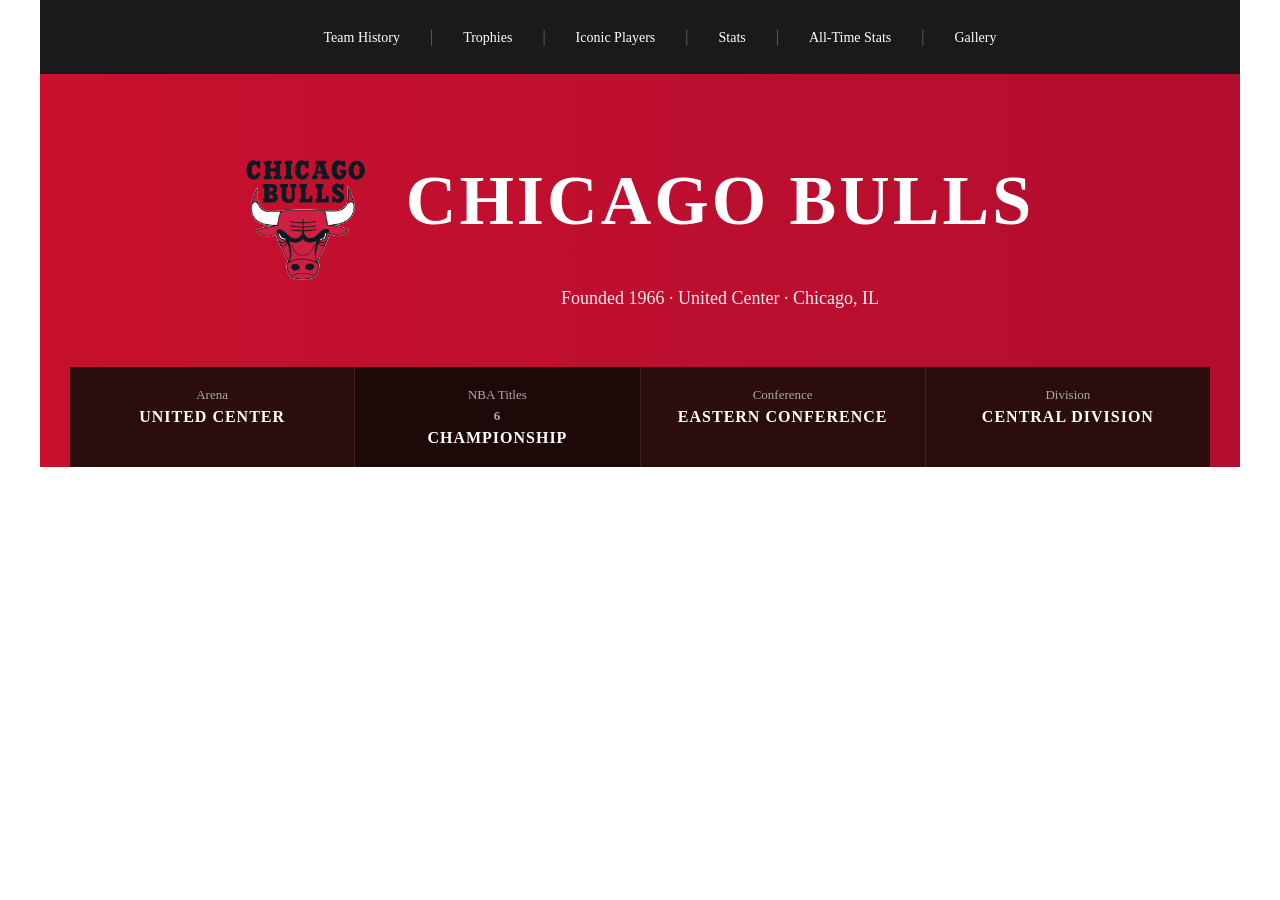
==== NBA-Web-main/chicago.html @ 72fb6032 "chicago" ====
<!DOCTYPE html>
<html lang="cs">
<head>
  <meta charset="UTF-8">
  <title>Chicago Bulls</title>
  <link rel="stylesheet" href="chicago.css">
</head>

<nav class="navbar">
  <ul>
    <li><a href="#">Team History</a></li>
    <li><a href="#">Trophies</a></li>
    <li><a href="#">Iconic Players</a></li>
    <li><a href="#">Stats</a></li>
    <li><a href="#">All-Time Stats</a></li>
    <li><a href="#">Gallery</a></li>
  </ul>
</nav>

<header class="hero">

  <div class="hero-top">
    <img src="images/teams/bulls.png" class="logo">

    <div class="hero-text">
      <h1>CHICAGO BULLS</h1>
      <p>Founded 1966 · United Center · Chicago, IL</p>
    </div>
  </div>

  <div class="info-bar">
    <div>
      <span>Arena</span>
      <strong>UNITED CENTER</strong>
    </div>

    <div class="highlight">
      <span>NBA Titles</span>
      <strong><span class="number">6</span> CHAMPIONSHIP</strong>
    </div>

    <div>
      <span>Conference</span>
      <strong>EASTERN CONFERENCE</strong>
    </div>

    <div>
      <span>Division</span>
      <strong>CENTRAL DIVISION</strong>
    </div>
  </div>

</header>
---- NBA-Web-main/chicago.css ----
body {
  max-width: 1200px;
  margin: auto;
}

/* wrapper jen pro obsah */
.container {
  max-width: 1200px;
  margin: auto;
}


.navbar {
  background: #1a1a1a;
  padding: 12px 0;
}

.navbar ul {
  display: flex;
  justify-content: center;
  gap: 30px;
  list-style: none;
}

.navbar a {
  color: white;
  text-decoration: none;
  font-size: 14px;
  position: relative;
}

/* oddělovací čáry */
.navbar li:not(:last-child)::after {
  content: "|";
  color: #666;
  margin-left: 30px;
}

/* hover efekt */
.navbar a:hover {
  color: #c8102e;
}



/* HERO */
.hero {
  background: linear-gradient(to right, #c8102e, #b30d2f);
  color: white;
  padding: 40px 30px 0 30px;
}

/* TOP část */
.hero-top {
  display: flex;
  align-items: center;
  justify-content: center;
  gap: 40px;
}

.logo {
  width: 120px;
}

.hero-text {
  text-align: center;
}

.hero h1 {
  font-size: 70px;
  font-weight: 900;
  letter-spacing: 3px;
}

.hero p {
  margin-top: 10px;
  font-size: 18px;
  color: #eee;
}

/* INFO BAR */
.info-bar {
  margin-top: 40px;
  display: flex;
  background: #2b0d0d;
}

.info-bar div {
  flex: 1;
  text-align: center;
  padding: 20px;
  border-right: 1px solid rgba(255,255,255,0.1);
}

.info-bar div:last-child {
  border-right: none;
}

.info-bar span {
  display: block;
  font-size: 13px;
  color: #aaa;
  margin-bottom: 5px;
}

.info-bar strong {
  font-size: 16px;
  letter-spacing: 1px;
}

/* zvýrazněný prostřední box */
.highlight {
  background: rgba(0,0,0,0.3);
}

/* číslo 6 */
.number {
  color: #ffd700;
  font-size: 28px;
  font-weight: bold;
}
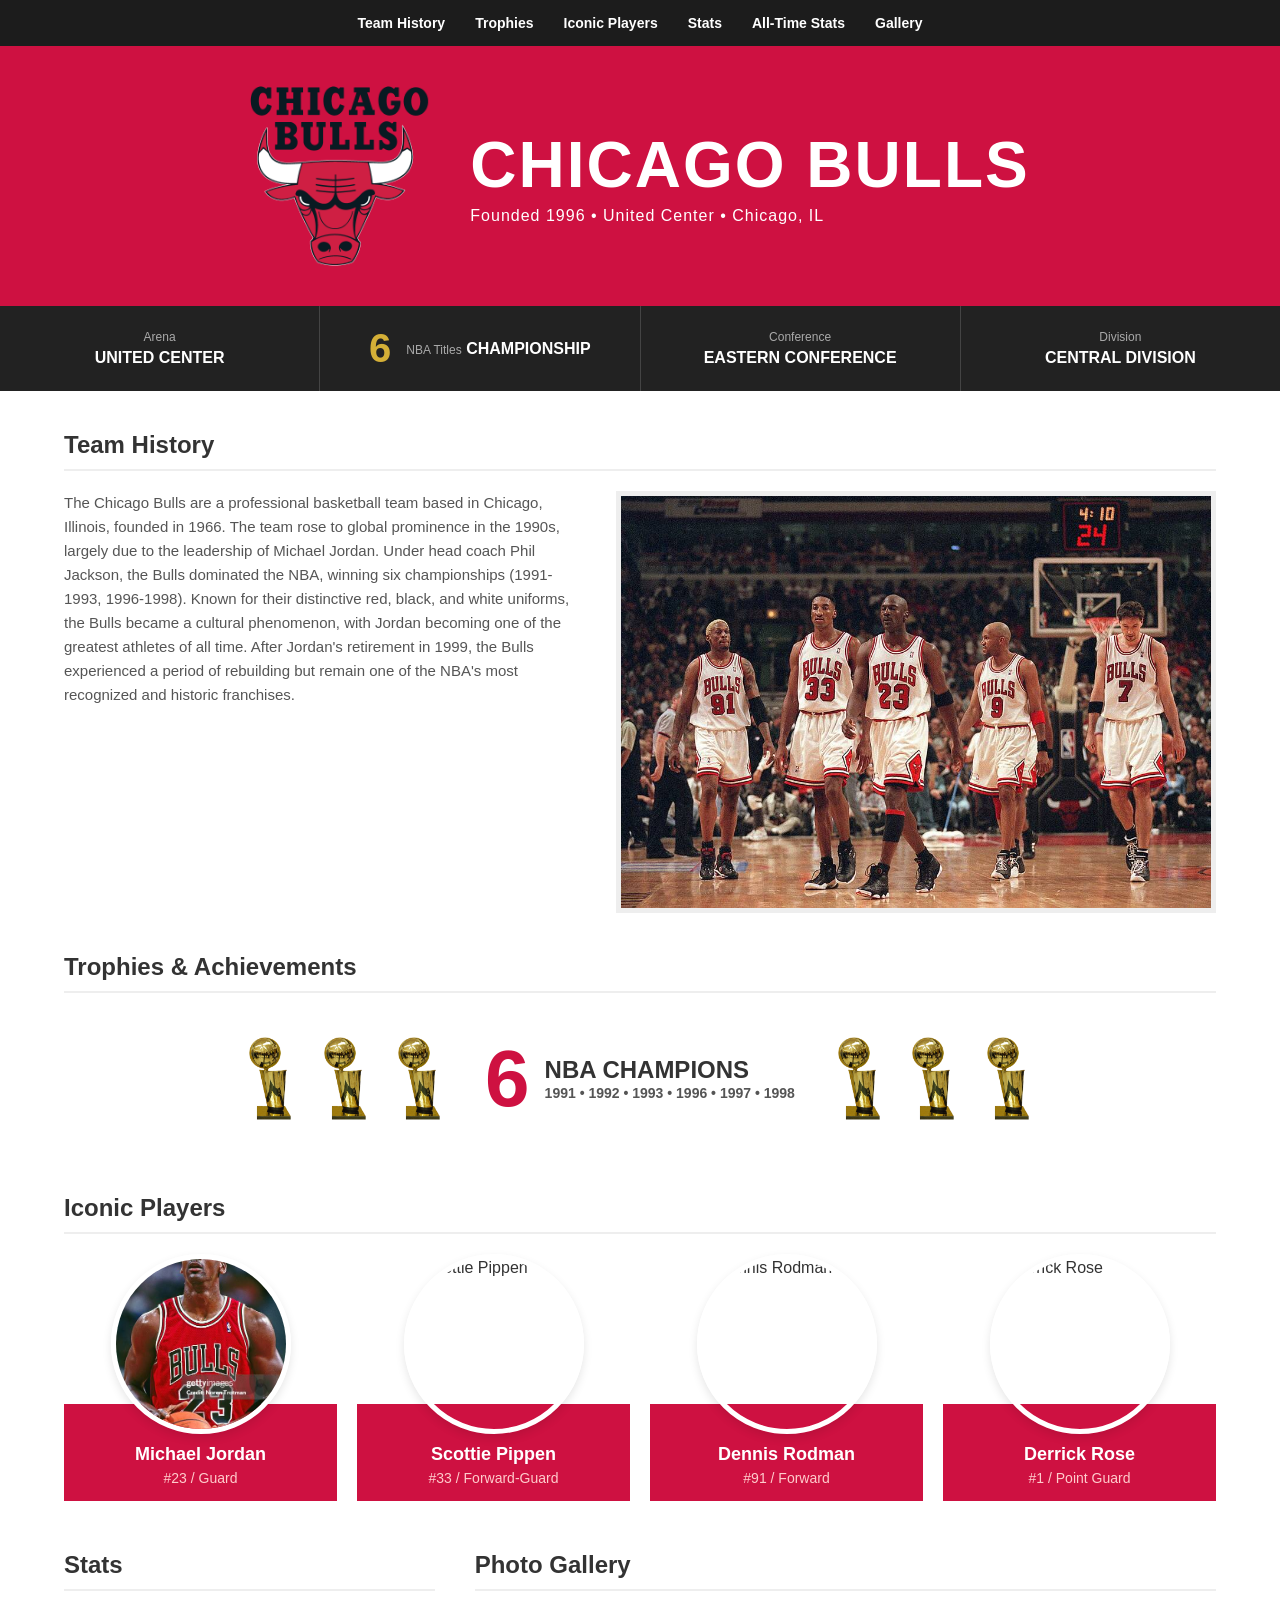
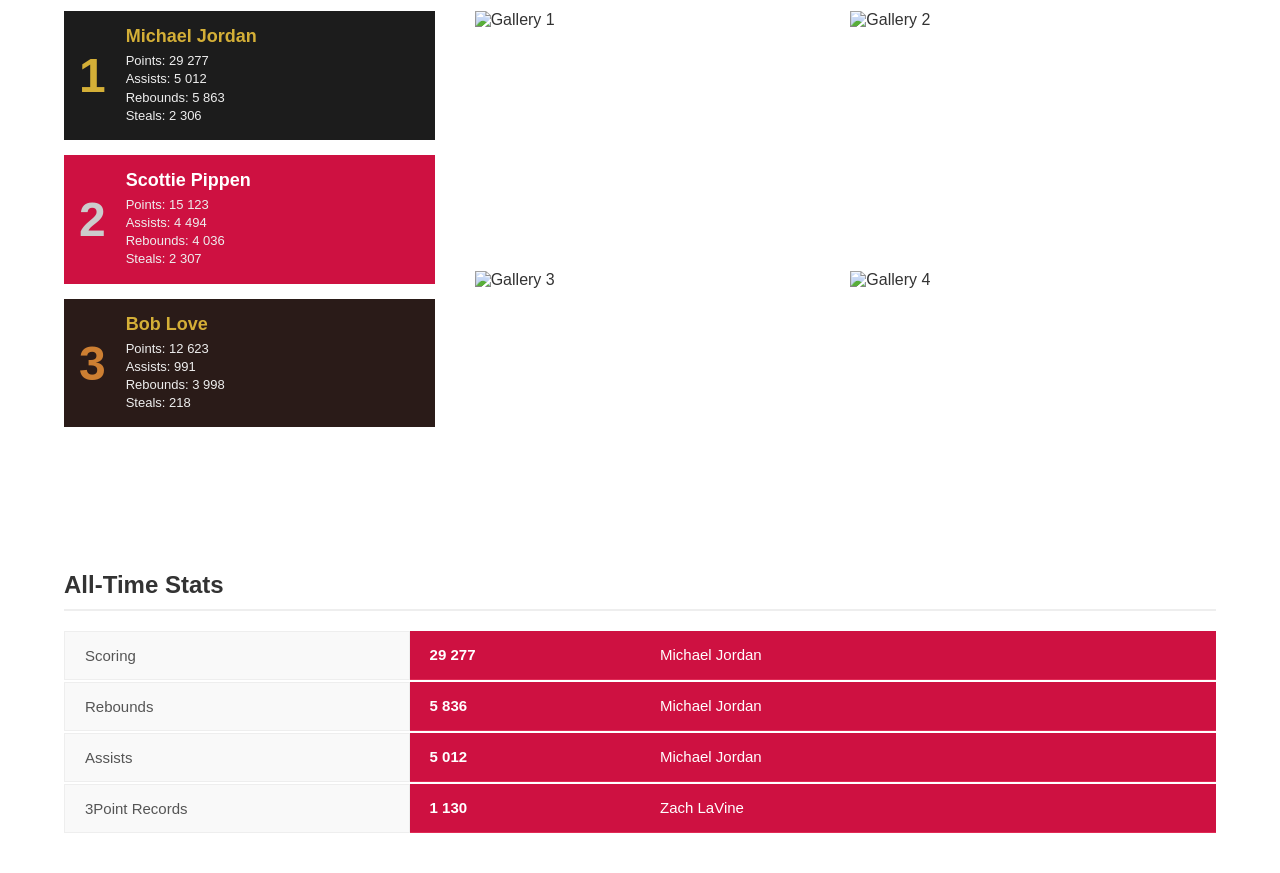
==== commit 7b92cfe1: "update_01" ====
--- a/NBA-Web-main/chicago.html
+++ b/NBA-Web-main/chicago.html
@@ -1,53 +1,188 @@
 <!DOCTYPE html>
 <html lang="cs">
 <head>
-  <meta charset="UTF-8">
-  <title>Chicago Bulls</title>
-  <link rel="stylesheet" href="chicago.css">
+    <meta charset="UTF-8">
+    <meta name="viewport" content="width=device-width, initial-scale=1.0">
+    <title>Chicago Bulls</title>
+    <link rel="stylesheet" href="chicago.css">
 </head>
+<body>
 
-<nav class="navbar">
-  <ul>
-    <li><a href="#">Team History</a></li>
-    <li><a href="#">Trophies</a></li>
-    <li><a href="#">Iconic Players</a></li>
-    <li><a href="#">Stats</a></li>
-    <li><a href="#">All-Time Stats</a></li>
-    <li><a href="#">Gallery</a></li>
-  </ul>
-</nav>
+<div class="main-wrapper">
+    <nav class="top-nav">
+        <a href="#">Team History</a>
+        <a href="#">Trophies</a>
+        <a href="#">Iconic Players</a>
+        <a href="#">Stats</a>
+        <a href="#">All-Time Stats</a>
+        <a href="#">Gallery</a>
+    </nav>
 
-<header class="hero">
+    <header class="hero">
+        <img src="images/teams/bulls.png" alt="Bulls Logo" class="logo">
+        <div class="hero-text">
+            <h1>CHICAGO BULLS</h1>
+            <p>Founded 1996 • United Center • Chicago, IL</p>
+        </div>
+    </header>
 
-  <div class="hero-top">
-    <img src="images/teams/bulls.png" class="logo">
-
-    <div class="hero-text">
-      <h1>CHICAGO BULLS</h1>
-      <p>Founded 1966 · United Center · Chicago, IL</p>
-    </div>
-  </div>
-
-  <div class="info-bar">
-    <div>
-      <span>Arena</span>
-      <strong>UNITED CENTER</strong>
+    <div class="info-bar">
+        <div class="info-item">
+            <span class="label">Arena</span>
+            <span class="value">UNITED CENTER</span>
+        </div>
+        <div class="info-item highlight">
+            <span class="number">6</span>
+            <div>
+                <span class="label">NBA Titles</span>
+                <span class="value">CHAMPIONSHIP</span>
+            </div>
+        </div>
+        <div class="info-item">
+            <span class="label">Conference</span>
+            <span class="value">EASTERN CONFERENCE</span>
+        </div>
+        <div class="info-item">
+            <span class="label">Division</span>
+            <span class="value">CENTRAL DIVISION</span>
+        </div>
     </div>
 
-    <div class="highlight">
-      <span>NBA Titles</span>
-      <strong><span class="number">6</span> CHAMPIONSHIP</strong>
-    </div>
+    <main class="container">
+        
+        <section class="history-section">
+            <h2>Team History</h2>
+            <div class="history-content">
+                <p>The Chicago Bulls are a professional basketball team based in Chicago, Illinois, founded in 1966. The team rose to global prominence in the 1990s, largely due to the leadership of Michael Jordan. Under head coach Phil Jackson, the Bulls dominated the NBA, winning six championships (1991-1993, 1996-1998). Known for their distinctive red, black, and white uniforms, the Bulls became a cultural phenomenon, with Jordan becoming one of the greatest athletes of all time. After Jordan's retirement in 1999, the Bulls experienced a period of rebuilding but remain one of the NBA's most recognized and historic franchises.</p>
+                <img src="images/gallery/chicago-history.jpg" alt="Team History">
+            </div>
+        </section>
 
-    <div>
-      <span>Conference</span>
-      <strong>EASTERN CONFERENCE</strong>
-    </div>
+        <section class="trophies-section">
+            <h2>Trophies & Achievements</h2>
+            <div class="trophies-content">
+                <div class="trophy-group">
+                    <img src="images/NBA_Trophy.webp" alt="Trophy">
+                    <img src="images/NBA_Trophy.webp" alt="Trophy">
+                    <img src="images/NBA_Trophy.webp" alt="Trophy">
+                </div>
+                <div class="trophy-text">
+                    <span class="number">6</span>
+                    <div class="text">
+                        <strong>NBA CHAMPIONS</strong>
+                        <span>1991 • 1992 • 1993 • 1996 • 1997 • 1998</span>
+                    </div>
+                </div>
+                <div class="trophy-group">
+                    <img src="images/NBA_Trophy.webp" alt="Trophy">
+                    <img src="images/NBA_Trophy.webp" alt="Trophy">
+                    <img src="images/NBA_Trophy.webp" alt="Trophy">
+                </div>
+            </div>
+        </section>
 
-    <div>
-      <span>Division</span>
-      <strong>CENTRAL DIVISION</strong>
-    </div>
-  </div>
+        <section class="players-section">
+            <h2>Iconic Players</h2>
+            <div class="players-grid">
+                <div class="player-card">
+                    <img src="images/players/jordan.jpg" alt="Michael Jordan">
+                    <div class="player-info">
+                        <h3>Michael Jordan</h3>
+                        <p>#23 / Guard</p>
+                    </div>
+                </div>
+                <div class="player-card">
+                    <img src="https://via.placeholder.com/180x180/333/fff?text=SP" alt="Scottie Pippen">
+                    <div class="player-info">
+                        <h3>Scottie Pippen</h3>
+                        <p>#33 / Forward-Guard</p>
+                    </div>
+                </div>
+                <div class="player-card">
+                    <img src="https://via.placeholder.com/180x180/333/fff?text=DR" alt="Dennis Rodman">
+                    <div class="player-info">
+                        <h3>Dennis Rodman</h3>
+                        <p>#91 / Forward</p>
+                    </div>
+                </div>
+                <div class="player-card">
+                    <img src="https://via.placeholder.com/180x180/333/fff?text=DRo" alt="Derrick Rose">
+                    <div class="player-info">
+                        <h3>Derrick Rose</h3>
+                        <p>#1 / Point Guard</p>
+                    </div>
+                </div>
+            </div>
+        </section>
 
-</header>+        <div class="stats-gallery-layout">
+            <section class="stats-section">
+                <h2>Stats</h2>
+                
+                <div class="stat-card bg-black">
+                    <div class="rank">1</div>
+                    <div class="details">
+                        <h4>Michael Jordan</h4>
+                        <p>Points: 29 277<br>Assists: 5 012<br>Rebounds: 5 863<br>Steals: 2 306</p>
+                    </div>
+                </div>
+
+                <div class="stat-card bg-red">
+                    <div class="rank">2</div>
+                    <div class="details">
+                        <h4>Scottie Pippen</h4>
+                        <p>Points: 15 123<br>Assists: 4 494<br>Rebounds: 4 036<br>Steals: 2 307</p>
+                    </div>
+                </div>
+
+                <div class="stat-card bg-darkbrown">
+                    <div class="rank">3</div>
+                    <div class="details">
+                        <h4>Bob Love</h4>
+                        <p>Points: 12 623<br>Assists: 991<br>Rebounds: 3 998<br>Steals: 218</p>
+                    </div>
+                </div>
+            </section>
+
+            <section class="gallery-section">
+                <h2>Photo Gallery</h2>
+                <div class="gallery-grid">
+                    <img src="https://via.placeholder.com/600x400/666/fff?text=Gallery+1" alt="Gallery 1">
+                    <img src="https://via.placeholder.com/600x400/777/fff?text=Gallery+2" alt="Gallery 2">
+                    <img src="https://via.placeholder.com/600x400/888/fff?text=Gallery+3" alt="Gallery 3">
+                    <img src="https://via.placeholder.com/600x400/999/fff?text=Gallery+4" alt="Gallery 4">
+                </div>
+            </section>
+        </div>
+
+        <section class="all-time-section">
+            <h2>All-Time Stats</h2>
+            <div class="all-time-table">
+                <div class="all-time-row">
+                    <div class="col-name">Scoring</div>
+                    <div class="col-value">29 277</div>
+                    <div class="col-player">Michael Jordan</div>
+                </div>
+                <div class="all-time-row">
+                    <div class="col-name">Rebounds</div>
+                    <div class="col-value">5 836</div>
+                    <div class="col-player">Michael Jordan</div>
+                </div>
+                <div class="all-time-row">
+                    <div class="col-name">Assists</div>
+                    <div class="col-value">5 012</div>
+                    <div class="col-player">Michael Jordan</div>
+                </div>
+                <div class="all-time-row">
+                    <div class="col-name">3Point Records</div>
+                    <div class="col-value">1 130</div>
+                    <div class="col-player">Zach LaVine</div>
+                </div>
+            </div>
+        </section>
+
+    </main>
+</div>
+
+</body>
+</html>
--- a/NBA-Web-main/chicago.css
+++ b/NBA-Web-main/chicago.css
@@ -1,121 +1,337 @@
-body {
-  max-width: 1200px;
-  margin: auto;
-}
-
-/* wrapper jen pro obsah */
-.container {
-  max-width: 1200px;
-  margin: auto;
-}
-
-
-.navbar {
-  background: #1a1a1a;
-  padding: 12px 0;
-}
-
-.navbar ul {
-  display: flex;
-  justify-content: center;
-  gap: 30px;
-  list-style: none;
-}
-
-.navbar a {
-  color: white;
-  text-decoration: none;
-  font-size: 14px;
-  position: relative;
-}
-
-/* oddělovací čáry */
-.navbar li:not(:last-child)::after {
-  content: "|";
-  color: #666;
-  margin-left: 30px;
-}
-
-/* hover efekt */
-.navbar a:hover {
-  color: #c8102e;
-}
-
-
-
-/* HERO */
-.hero {
-  background: linear-gradient(to right, #c8102e, #b30d2f);
-  color: white;
-  padding: 40px 30px 0 30px;
-}
-
-/* TOP část */
-.hero-top {
-  display: flex;
-  align-items: center;
-  justify-content: center;
-  gap: 40px;
-}
-
-.logo {
-  width: 120px;
-}
-
-.hero-text {
-  text-align: center;
-}
-
-.hero h1 {
-  font-size: 70px;
-  font-weight: 900;
-  letter-spacing: 3px;
-}
-
-.hero p {
-  margin-top: 10px;
-  font-size: 18px;
-  color: #eee;
-}
-
-/* INFO BAR */
-.info-bar {
-  margin-top: 40px;
-  display: flex;
-  background: #2b0d0d;
-}
-
-.info-bar div {
-  flex: 1;
-  text-align: center;
-  padding: 20px;
-  border-right: 1px solid rgba(255,255,255,0.1);
-}
-
-.info-bar div:last-child {
-  border-right: none;
-}
-
-.info-bar span {
-  display: block;
-  font-size: 13px;
-  color: #aaa;
-  margin-bottom: 5px;
-}
-
-.info-bar strong {
-  font-size: 16px;
-  letter-spacing: 1px;
-}
-
-/* zvýrazněný prostřední box */
-.highlight {
-  background: rgba(0,0,0,0.3);
-}
-
-/* číslo 6 */
-.number {
-  color: #ffd700;
-  font-size: 28px;
-  font-weight: bold;
-}+* {
+            margin: 0;
+            padding: 0;
+            box-sizing: border-box;
+            font-family: 'Segoe UI', Tahoma, Geneva, Verdana, sans-serif;
+        }
+
+        body {
+            background-color: #fff; /* Změněno na bílou, protože obsah je teď přes celou šířku */
+            color: #333;
+        }
+
+        /* TADY PROBĚHLA HLAVNÍ ZMĚNA: odstraněno max-width a centrování */
+        .main-wrapper {
+            width: 100%; 
+            background-color: #fff;
+        }
+
+        /* --- Horní navigace --- */
+        .top-nav {
+            background-color: #1c1c1c;
+            padding: 15px 0;
+            display: flex;
+            justify-content: center;
+            gap: 30px;
+        }
+
+        .top-nav a {
+            color: #fff;
+            text-decoration: none;
+            font-size: 14px;
+            font-weight: 600;
+            text-transform: capitalize;
+        }
+
+        .top-nav a:hover {
+            color: #ce1141;
+        }
+
+        /* --- Hero Sekce (Hlavička) --- */
+        .hero {
+            background-color: #ce1141;
+            color: #fff;
+            display: flex;
+            align-items: center;
+            justify-content: center;
+            padding: 40px 20px;
+            gap: 40px;
+        }
+
+        .hero img {
+            width: 180px;
+            height: auto;
+        }
+
+        .hero-text h1 {
+            font-size: 64px;
+            font-family: 'Impact', sans-serif;
+            letter-spacing: 2px;
+            margin-bottom: 5px;
+            text-transform: uppercase;
+        }
+
+        .hero-text p {
+            font-size: 16px;
+            font-weight: 500;
+            letter-spacing: 1px;
+        }
+
+        /* --- Informační pruh --- */
+        .info-bar {
+            display: flex;
+            background-color: #222;
+            color: #fff;
+        }
+
+        .info-item {
+            flex: 1;
+            padding: 20px;
+            text-align: center;
+            display: flex;
+            flex-direction: column;
+            justify-content: center;
+            border-right: 1px solid #444;
+        }
+        .info-item:last-child {
+            border-right: none;
+        }
+
+        .info-item.highlight {
+            flex-direction: row;
+            align-items: center;
+            justify-content: center; /* Přidáno pro lepší zarovnání na širokém monitoru */
+            gap: 15px;
+        }
+
+        .info-item.highlight .number {
+            font-size: 40px;
+            color: #d4af37;
+            font-weight: bold;
+        }
+
+        .info-item .label {
+            font-size: 12px;
+            color: #aaa;
+            margin-bottom: 5px;
+        }
+
+        .info-item .value {
+            font-size: 16px;
+            font-weight: bold;
+            text-transform: uppercase;
+        }
+
+        /* --- Hlavní obsahový kontejner --- */
+        .container {
+            padding: 40px 5%; /* Změněno na % pro lepší dýchání obsahu po stranách */
+        }
+
+        h2 {
+            font-size: 24px;
+            margin-bottom: 20px;
+            border-bottom: 2px solid #eee;
+            padding-bottom: 10px;
+        }
+
+        /* --- Historie týmu --- */
+        .history-content {
+            display: flex;
+            gap: 40px;
+            margin-bottom: 40px;
+        }
+
+        .history-content p {
+            flex: 1;
+            line-height: 1.6;
+            font-size: 15px;
+            color: #555;
+        }
+
+        .history-content img {
+            flex: 1;
+            max-width: 600px; /* Trochu zvětšeno pro velké monitory */
+            height: auto;
+            border: 5px solid #eee;
+        }
+
+        /* --- Trofeje --- */
+        .trophies-content {
+            display: flex;
+            align-items: center;
+            justify-content: center;
+            gap: 30px;
+            margin-bottom: 50px;
+            padding: 20px;
+        }
+
+        .trophy-group img {
+            width: 60px;
+            margin: 0 5px;
+        }
+
+        .trophy-text {
+            display: flex;
+            align-items: center;
+            gap: 15px;
+        }
+
+        .trophy-text .number {
+            font-size: 80px;
+            color: #ce1141;
+            font-weight: bold;
+            line-height: 1;
+        }
+
+        .trophy-text .text strong {
+            font-size: 24px;
+            display: block;
+        }
+
+        .trophy-text .text span {
+            font-size: 14px;
+            color: #555;
+            font-weight: bold;
+        }
+
+        /* --- Ikončtí hráči --- */
+        .players-grid {
+            display: flex;
+            justify-content: space-between;
+            gap: 20px;
+            margin-bottom: 50px;
+        }
+
+        .player-card {
+            flex: 1;
+            display: flex;
+            flex-direction: column;
+            align-items: center;
+        }
+
+        .player-card img {
+            width: 180px;
+            height: 180px;
+            border-radius: 50%;
+            object-fit: cover;
+            border: 5px solid #fff;
+            box-shadow: 0 4px 10px rgba(0,0,0,0.1);
+            z-index: 2;
+            margin-bottom: -30px;
+        }
+
+        .player-info {
+            background-color: #ce1141;
+            color: #fff;
+            width: 100%;
+            text-align: center;
+            padding: 40px 10px 15px;
+            z-index: 1;
+        }
+
+        .player-info h3 {
+            font-size: 18px;
+            margin-bottom: 5px;
+        }
+
+        .player-info p {
+            font-size: 14px;
+            color: #ffcccc;
+        }
+
+        /* --- Rozložení Statistiky & Galerie --- */
+        .stats-gallery-layout {
+            display: flex;
+            gap: 40px;
+            margin-bottom: 50px;
+        }
+
+        .stats-section {
+            flex: 1;
+            max-width: 400px; /* Mírně rozšířeno */
+        }
+
+        .gallery-section {
+            flex: 2;
+        }
+
+        /* -- Karta statistik hráče -- */
+        .stat-card {
+            display: flex;
+            margin-bottom: 15px;
+            color: #fff;
+            padding: 15px;
+        }
+
+        .stat-card.bg-black { background-color: #1c1c1c; }
+        .stat-card.bg-red { background-color: #ce1141; }
+        .stat-card.bg-darkbrown { background-color: #2a1b18; }
+
+        .stat-card .rank {
+            font-size: 48px;
+            font-weight: bold;
+            margin-right: 20px;
+            display: flex;
+            align-items: center;
+        }
+
+        .stat-card.bg-black .rank { color: #d4af37; }
+        .stat-card.bg-red .rank { color: #ccc; }
+        .stat-card.bg-darkbrown .rank { color: #cd7f32; }
+
+        .stat-card .details h4 {
+            color: #d4af37;
+            font-size: 18px;
+            margin-bottom: 5px;
+        }
+        
+        .stat-card.bg-red .details h4 { color: #fff; }
+        .stat-card.bg-darkbrown .details h4 { color: #d4af37; }
+
+        .stat-card .details p {
+            font-size: 13px;
+            line-height: 1.4;
+            color: #eee;
+        }
+
+        /* -- Galerie -- */
+        .gallery-grid {
+            display: grid;
+            grid-template-columns: 1fr 1fr;
+            grid-template-rows: 250px 250px; /* Zvětšena výška obrázků na velkém monitoru */
+            gap: 10px;
+        }
+
+        .gallery-grid img {
+            width: 100%;
+            height: 100%;
+            object-fit: cover;
+        }
+
+        /* --- All-Time Stats --- */
+        .all-time-table {
+            display: flex;
+            flex-direction: column;
+            gap: 2px;
+        }
+
+        .all-time-row {
+            display: flex;
+            font-size: 15px;
+        }
+
+        .all-time-row .col-name {
+            width: 30%;
+            padding: 15px 20px;
+            background-color: #f9f9f9;
+            border: 1px solid #eee;
+            color: #555;
+            font-weight: 500;
+        }
+
+        .all-time-row .col-value {
+            width: 20%;
+            padding: 15px 20px;
+            background-color: #ce1141;
+            color: #fff;
+            font-weight: bold;
+            border-bottom: 1px solid #e02a55;
+        }
+
+        .all-time-row .col-player {
+            width: 50%;
+            padding: 15px 20px;
+            background-color: #ce1141;
+            color: #fff;
+            border-bottom: 1px solid #e02a55;
+        }
